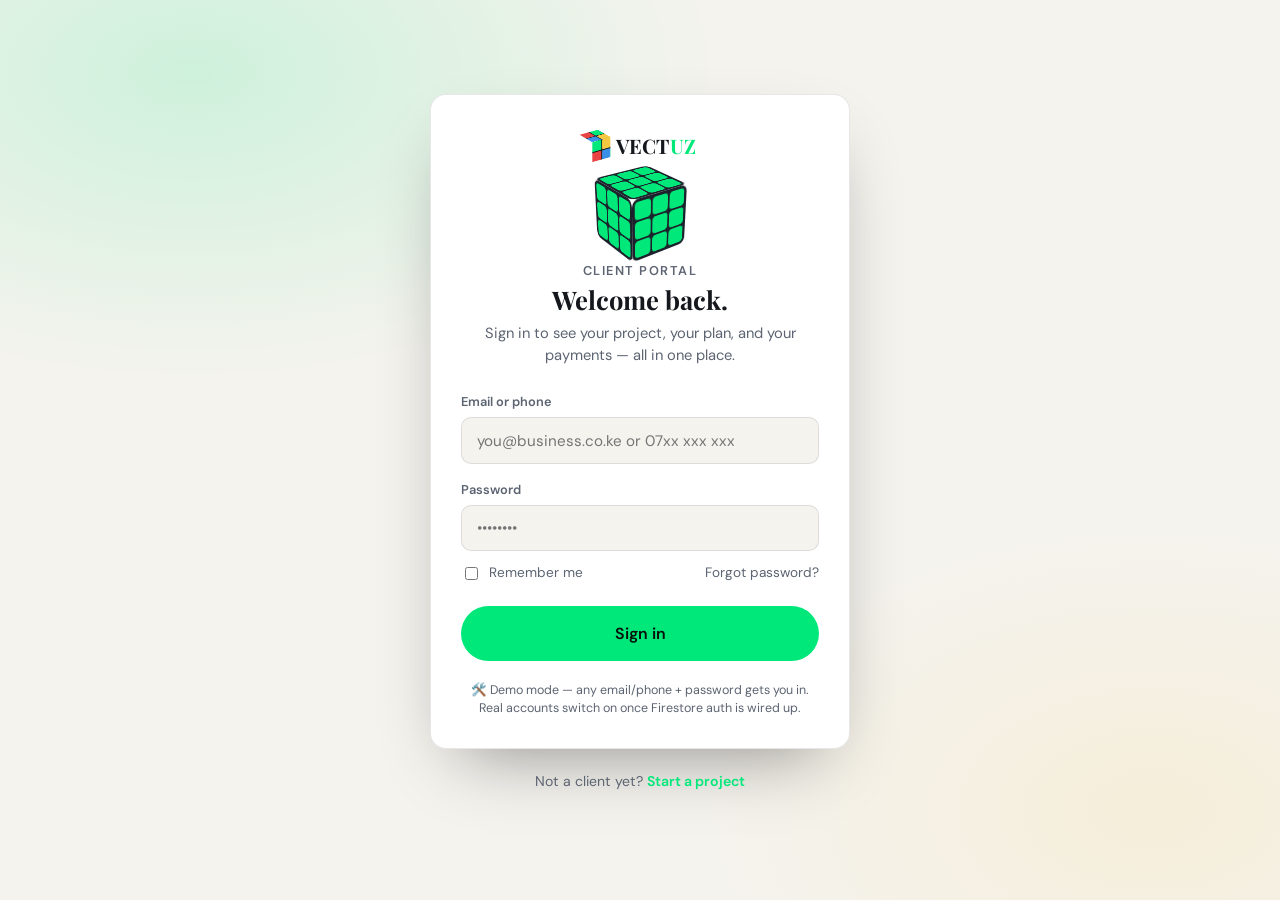
==== portal.html @ c6debcf0 "Add files via upload" ====
<!DOCTYPE html>
<html lang="en">
<head>
<meta charset="UTF-8">
<meta name="viewport" content="width=device-width, initial-scale=1.0, viewport-fit=cover">
<title>Client Portal — VECTUZ</title>
<meta name="description" content="VECTUZ client portal — manage your project, plan, and payments.">
<link rel="preconnect" href="https://fonts.googleapis.com">
<link rel="preconnect" href="https://fonts.gstatic.com" crossorigin>
<link href="https://fonts.googleapis.com/css2?family=Playfair+Display:ital,wght@0,500;0,600;0,700;0,800;1,600&family=DM+Sans:opsz,wght@9..40,400;9..40,500;9..40,600;9..40,700&display=swap" rel="stylesheet">
<link rel="stylesheet" href="style.css">
<link rel="stylesheet" href="portal.css">
<script>
  (function(){
    try{
      var stored = window.localStorage.getItem('vectuz-theme');
      var theme = stored || ((window.matchMedia && window.matchMedia('(prefers-color-scheme: light)').matches) ? 'light' : 'dark');
      document.documentElement.setAttribute('data-theme', theme);
    }catch(e){
      document.documentElement.setAttribute('data-theme', 'dark');
    }
  })();
</script>
</head>
<body class="portal-body">

<!-- ============ LOGIN SCREEN ============ -->
<div id="loginScreen" class="login-screen">
  <div class="login-bg" aria-hidden="true"></div>

  <div class="login-card reveal in-view">
    <a href="index.html" class="brand portal-brand" aria-label="VECTUZ home">
      <span class="brand-cube" aria-hidden="true">
        <span class="bc-r"><span></span><span></span><span></span><span></span></span>
        <span class="bc-l"><span></span><span></span><span></span><span></span></span>
        <span class="bc-t"><span></span><span></span><span></span><span></span></span>
      </span>
      <span class="brand-word">VECT<span class="accent-word">UZ</span></span>
    </a>

    <div class="modal-cube-stage login-cube-stage" id="loginCubeStage" aria-hidden="true">
      <div class="mini-cube" id="loginCube"></div>
    </div>

    <p class="eyebrow login-eyebrow">Client Portal</p>
    <h1 class="login-title">Welcome back.</h1>
    <p class="login-sub">Sign in to see your project, your plan, and your payments — all in one place.</p>

    <form id="loginForm" class="login-form" autocomplete="off">
      <label class="field">
        <span class="field-label">Email or phone</span>
        <input type="text" id="loginId" placeholder="you@business.co.ke or 07xx xxx xxx" required>
      </label>
      <label class="field">
        <span class="field-label">Password</span>
        <input type="password" id="loginPass" placeholder="••••••••" required>
      </label>

      <div class="field-row">
        <label class="checkbox">
          <input type="checkbox" id="rememberMe">
          <span>Remember me</span>
        </label>
        <a href="#" class="login-forgot">Forgot password?</a>
      </div>

      <button type="submit" class="btn btn-primary btn-lg ripple login-submit" id="loginSubmit">
        <span class="login-submit-label">Sign in</span>
      </button>

      <p class="login-demo-note">
        🛠️ Demo mode — any email/phone + password gets you in. Real accounts switch on once Firestore auth is wired up.
      </p>
    </form>
  </div>

  <p class="login-footer">Not a client yet? <a href="index.html#contact">Start a project</a></p>
</div>

<!-- ============ DASHBOARD (hidden until "login") ============ -->
<div id="dashboard" class="dashboard" hidden>

  <header class="site-nav portal-nav" id="portalNav">
    <div class="nav-inner">
      <a href="index.html" class="brand" aria-label="VECTUZ home">
        <span class="brand-cube" aria-hidden="true">
          <span class="bc-r"><span></span><span></span><span></span><span></span></span>
          <span class="bc-l"><span></span><span></span><span></span><span></span></span>
          <span class="bc-t"><span></span><span></span><span></span><span></span></span>
        </span>
        <span class="brand-word">VECT<span class="accent-word">UZ</span></span>
      </a>
      <nav class="nav-links portal-navlinks">
        <a href="#overview" class="nav-link">Overview</a>
        <a href="#plan" class="nav-link">Your Plan</a>
        <a href="#payments" class="nav-link">Payments</a>
        <a href="#support" class="nav-link">Support</a>
      </nav>
      <div class="nav-actions">
        <button class="icon-btn theme-toggle ripple" id="themeToggle" aria-label="Switch to light mode" type="button">
          <svg class="icon-moon" viewBox="0 0 24 24" width="18" height="18" fill="currentColor"><path d="M20.7 14.6a8.6 8.6 0 0 1-10.3-10.3A9 9 0 1 0 20.7 14.6Z"/></svg>
          <svg class="icon-sun" viewBox="0 0 24 24" width="18" height="18" fill="none" stroke="currentColor" stroke-width="1.8" stroke-linecap="round"><circle cx="12" cy="12" r="4.2"/><path d="M12 2.5v2.4M12 19.1v2.4M4.9 4.9l1.7 1.7M17.4 17.4l1.7 1.7M2.5 12h2.4M19.1 12h2.4M4.9 19.1l1.7-1.7M17.4 6.6l1.7-1.7"/></svg>
        </button>
        <button class="btn btn-ghost ripple logout-btn" id="logoutBtn" type="button">Log out</button>
      </div>
    </div>
  </header>

  <main id="overview" class="portal-main">

    <section class="portal-hero container">
      <p class="eyebrow reveal">Client Portal</p>
      <h1 class="portal-greeting reveal" id="portalGreeting">Welcome back.</h1>
      <p class="portal-greeting-sub reveal">Here's where your project, plan, and payments live. Firestore accounts and live Daraja payments plug into this same layout — nothing here will need to be rebuilt, only connected.</p>

      <div class="portal-status-grid reveal">
        <div class="status-card">
          <span class="status-label">Project status</span>
          <span class="status-value status-active">In progress</span>
        </div>
        <div class="status-card">
          <span class="status-label">Current plan</span>
          <span class="status-value" id="statusPlan">Starter</span>
        </div>
        <div class="status-card">
          <span class="status-label">Next payment</span>
          <span class="status-value">Awaiting Daraja setup</span>
        </div>
      </div>
    </section>

    <!-- ============ YOUR PLAN — tiered, additive ============ -->
    <section id="plan" class="portal-plan container">
      <p class="eyebrow reveal">Your Plan</p>
      <h2 class="section-title reveal">Every tier builds on the one before it.</h2>
      <p class="section-sub reveal">Each package includes everything in the tier below it, plus what's listed here. Tap a tier to expand it — MAX carries every feature from Web Review all the way up.</p>

      <div class="tier-list reveal" id="tierList">

        <!-- WEB REVIEW -->
        <article class="tier-card" data-tier="0">
          <button class="tier-head" type="button" aria-expanded="false">
            <span class="tier-head-left">
              <span class="tier-name">Web Review</span>
              <span class="tier-price">Free</span>
            </span>
            <span class="tier-chevron" aria-hidden="true">⌄</span>
          </button>
          <div class="tier-body">
            <p class="tier-includes">The starting point — no plan required yet.</p>
            <ul class="tier-feature-list">
              <li><h4>Honest audit of your existing site</h4><p>We go through your current site end-to-end and tell you plainly what's working, what's likely costing you customers, and what to fix first — speed, mobile layout, checkout, or messaging.</p></li>
              <li><h4>No obligation</h4><p>You get the audit whether or not you ever hire us. A real starting point either way.</p></li>
              <li><h4>Written summary you can keep</h4><p>A short, plain-language write-up you can act on yourself, hand to another developer, or use as the brief for us.</p></li>
            </ul>
          </div>
        </article>

        <!-- STARTER -->
        <article class="tier-card" data-tier="1">
          <button class="tier-head" type="button" aria-expanded="false">
            <span class="tier-head-left">
              <span class="tier-name">Starter</span>
              <span class="tier-price">KES 14,999</span>
            </span>
            <span class="tier-chevron" aria-hidden="true">⌄</span>
          </button>
          <div class="tier-body">
            <p class="tier-includes">Everything in <strong>Web Review</strong>, plus:</p>
            <ul class="tier-feature-list">
              <li><h4>Up to 5 pages</h4><p>Home, About, Services, Gallery, and Contact — enough to look credible online without paying for pages you won't use.</p></li>
              <li><h4>Mobile-responsive build</h4><p>Resizes and rearranges cleanly on any phone screen instead of just shrinking and becoming unreadable.</p></li>
              <li><h4>Contact form</h4><p>Enquiries land in your email or WhatsApp, so you never have to give out your number in advance to get a lead.</p></li>
              <li><h4>Social links</h4><p>Instagram, Facebook, TikTok, or WhatsApp linked in one tap, no hunting for your handle.</p></li>
              <li><h4>Google Maps embed</h4><p>Shows customers exactly where to find you, with directions a tap away — built for shops, salons, and studios.</p></li>
              <li><h4>5-day delivery</h4><p>Designed, built, and launched within 5 working days of confirmed content and deposit.</p></li>
              <li><h4>M-Pesa integration</h4><p>Customers pay you directly through M-Pesa from the site or a linked prompt.</p></li>
              <li><h4>Free domain &amp; hosting, 1 year</h4><p>We register a domain like yourbusiness.co.ke and host it for a year — no setup for you to figure out.</p></li>
              <li class="tier-extra"><h4>Favicon &amp; social preview card</h4><p>Portal add-on — your site gets a proper browser-tab icon and a designed preview image so links you share on WhatsApp or Facebook look intentional, not blank.</p></li>
              <li class="tier-extra"><h4>Basic SEO setup</h4><p>Portal add-on — page titles, descriptions, and structured headings set up correctly from day one, so search engines can actually read and rank your site.</p></li>
              <li class="tier-extra"><h4>Visitor analytics access</h4><p>Portal add-on — a simple dashboard showing how many people visited, on what device, and which page — visible right here once it's connected.</p></li>
            </ul>
          </div>
        </article>

        <!-- BUSINESS -->
        <article class="tier-card" data-tier="2">
          <button class="tier-head" type="button" aria-expanded="false">
            <span class="tier-head-left">
              <span class="tier-name">Business</span>
              <span class="tier-price">KES 44,999</span>
            </span>
            <span class="tier-chevron" aria-hidden="true">⌄</span>
          </button>
          <div class="tier-body">
            <p class="tier-includes">Everything in <strong>Starter</strong>, plus:</p>
            <ul class="tier-feature-list">
              <li><h4>Up to 15 pages</h4><p>Room for product categories, a proper blog, team pages, and testimonials without the site feeling cramped.</p></li>
              <li><h4>Full e-commerce</h4><p>Product catalogue, cart, and checkout, so customers can browse and buy instead of messaging to ask if something's still available.</p></li>
              <li><h4>M-Pesa &amp; card checkout</h4><p>Covers local shoppers paying by M-Pesa and anyone paying with an international or bank-issued card.</p></li>
              <li><h4>Custom animations</h4><p>Subtle motion on scroll, hover, and page transitions — the same polish this portal and the main site use.</p></li>
              <li><h4>WhatsApp floating button</h4><p>Lets visitors message you instantly from any page — often how Kenyan customers actually prefer to close a sale.</p></li>
              <li><h4>1 month free support</h4><p>Small fixes and tweaks handled at no extra charge for 30 days after launch.</p></li>
              <li class="tier-extra"><h4>Blog / CMS access</h4><p>Portal add-on — a simple content editor so you (or your team) can publish posts and updates without calling us for every change.</p></li>
              <li class="tier-extra"><h4>Customer review widget</h4><p>Portal add-on — a built-in reviews section that displays social proof directly on your product or service pages.</p></li>
              <li class="tier-extra"><h4>Email newsletter signup</h4><p>Portal add-on — a capture form that feeds into Mailchimp, Brevo, or a sheet of your choice, so you can build a mailing list from day one.</p></li>
            </ul>
          </div>
        </article>

        <!-- PREMIUM -->
        <article class="tier-card" data-tier="3">
          <button class="tier-head" type="button" aria-expanded="false">
            <span class="tier-head-left">
              <span class="tier-name">Premium</span>
              <span class="tier-price">KES 79,999</span>
            </span>
            <span class="tier-chevron" aria-hidden="true">⌄</span>
          </button>
          <div class="tier-body">
            <p class="tier-includes">Everything in <strong>Business</strong>, plus:</p>
            <ul class="tier-feature-list">
              <li><h4>Unlimited pages</h4><p>No cap on growth — add products, locations, or sections whenever your business needs them.</p></li>
              <li><h4>Custom design system</h4><p>A cohesive set of colours, type, and components built for your brand, so every new page still looks like it belongs.</p></li>
              <li><h4>Booking / inventory system</h4><p>Customers book appointments or see live stock directly on your site — built for salons, clinics, and shops.</p></li>
              <li><h4>Admin dashboard</h4><p>Update products, prices, bookings, and content yourself, without calling us every time something changes.</p></li>
              <li><h4>API integrations</h4><p>Connects to accounting, SMS, delivery, or inventory tools you already use, so data flows instead of getting re-typed.</p></li>
              <li><h4>3 months support</h4><p>A full quarter of fixes, small changes, and guidance after launch.</p></li>
              <li class="tier-extra"><h4>Multi-language toggle</h4><p>Portal add-on — switch the site between English and Swahili (or another language) for a wider customer base.</p></li>
              <li class="tier-extra"><h4>Staff accounts</h4><p>Portal add-on — separate logins with permissions, so your team can manage bookings or content without sharing one password.</p></li>
              <li class="tier-extra"><h4>Automated backups</h4><p>Portal add-on — your site and data are backed up on a schedule, so a bad edit or outage is never more than a day's work to undo.</p></li>
            </ul>
          </div>
        </article>

        <!-- MAX -->
        <article class="tier-card tier-card-max" data-tier="4">
          <button class="tier-head" type="button" aria-expanded="false">
            <span class="tier-head-left">
              <span class="tier-name">MAX</span>
              <span class="tier-price">KES 150,000 – 450,000</span>
            </span>
            <span class="tier-chevron" aria-hidden="true">⌄</span>
          </button>
          <div class="tier-body">
            <p class="tier-includes">Everything in <strong>Premium</strong>, plus:</p>
            <ul class="tier-feature-list">
              <li><h4>Custom web app</h4><p>Purpose-built logic and workflows for how your business actually operates — not off-the-shelf features.</p></li>
              <li><h4>Android + iOS app</h4><p>A native app for both platforms, so customers can install your business on their home screen.</p></li>
              <li><h4>M-Pesa Daraja API</h4><p>Direct integration with Safaricom's Daraja API for automated, real-time M-Pesa payments and confirmations — this is exactly what this portal's Payments tab will connect to.</p></li>
              <li><h4>Admin dashboard</h4><p>A complete control centre for orders, users, content, and payments across web and mobile, from one place.</p></li>
              <li><h4>CRM</h4><p>Tracks leads, repeat customers, and communication history, so nothing depends on someone's memory.</p></li>
              <li><h4>6 months support</h4><p>Half a year of fixes, monitoring, and small feature adjustments, reflecting the larger scope of a MAX build.</p></li>
              <li class="tier-extra"><h4>Dedicated account manager</h4><p>Portal add-on — one person at VECTUZ who knows your project end-to-end, instead of starting from scratch each time you reach out.</p></li>
              <li class="tier-extra"><h4>Custom API rate limits &amp; SLA</h4><p>Portal add-on — guaranteed uptime and response targets for businesses whose revenue depends on the site staying up.</p></li>
              <li class="tier-extra"><h4>Priority same-day support</h4><p>Portal add-on — issues raised through this portal get picked up the same day, ahead of the general support queue.</p></li>
            </ul>
            <p class="modal-note">MAX pricing varies with scope — final quote confirmed after a short discovery call.</p>
          </div>
        </article>

      </div>
    </section>

    <!-- ============ PAYMENTS ============ -->
    <section id="payments" class="portal-payments container">
      <p class="eyebrow reveal">Payments</p>
      <h2 class="section-title reveal">M-Pesa, connected properly.</h2>
      <p class="section-sub reveal">Right now this is a preview of what lands here once the Daraja API is wired in — you'll see live payments, not just a till number.</p>

      <div class="payment-grid reveal">
        <div class="payment-card">
          <p class="payment-label">Pay via Till</p>
          <p class="payment-value">Till Number — <span class="payment-placeholder">to be added</span></p>
          <p class="payment-note">Manual for now — you M-Pesa this till and we reconcile it by hand.</p>
        </div>
        <div class="payment-card payment-card-daraja">
          <p class="payment-label">Daraja API — automated payments</p>
          <span class="payment-badge">Coming soon</span>
          <p class="payment-note">Once connected, invoices generated here trigger an STK push straight to your phone, and this page updates the moment payment confirms — no manual reconciliation.</p>
          <button class="btn btn-ghost ripple" type="button" disabled>Pay with M-Pesa</button>
        </div>
      </div>
    </section>

    <!-- ============ SUPPORT ============ -->
    <section id="support" class="portal-support container">
      <p class="eyebrow reveal">Support</p>
      <h2 class="section-title reveal">Something not right?</h2>
      <p class="section-sub reveal">This is a demo shell — support tickets aren't wired to anything yet, but this is where they'll live once Firestore is connected.</p>
      <a href="https://wa.me/254783944907" target="_blank" rel="noopener" class="btn btn-primary btn-lg ripple reveal">Message us on WhatsApp</a>
    </section>

  </main>

  <p class="portal-footnote container">Client Portal · demo build — login is a stand-in until Firestore auth and the Daraja API are connected.</p>
</div>

<!-- ============ EASTER EGG OVERLAYS ============ -->
<div class="mpesa-rain" id="mpesaRain" aria-hidden="true"></div>
<div class="egg-toast" id="eggToast" aria-hidden="true"></div>

<div class="egg-panel" id="devPanel" aria-hidden="true">
  <div class="egg-panel-card">
    <button class="modal-close ripple" id="devPanelClose" aria-label="Close">✕</button>
    <p class="modal-eyebrow">Portal secret</p>
    <h3 class="modal-price modal-price-sm">You found the dev console 🛠️</h3>
    <p class="modal-note" style="margin-bottom:0;">Built on Android, in Termux, with no laptop in sight. If you're reading this, you tapped the login cube five times — you have too much patience, and we respect it.</p>
  </div>
</div>

<script src="portal.js"></script>
</body>
</html>
---- style.css ----
/* ==========================================================================
   VECTUZ — Design tokens
   ========================================================================== */
:root{
  --bg: #090b0e;
  --card: #141920;
  --green: #00e87a;
  --gold: #f5c842;
  --red: #e84444;
  --blue: #3a8fe8;
  --text: #f0ece4;
  --muted: #6b7585;
  --border: rgba(240,236,228,0.09);
  --spring: cubic-bezier(.22,1,.36,1);
  --nav-h: 72px;
  --radius: 16px;
  --radius-sm: 10px;
  --container: 1160px;
}

:root[data-theme="light"]{
  --bg: #f5f3ee;
  --card: #ffffff;
  --text: #14171c;
  --muted: #5c6472;
  --border: rgba(20,23,28,0.1);
}

*, *::before, *::after{ box-sizing: border-box; }

/* The root element is what actually scrolls on mobile Chrome, so
   overflow-x must be locked here, not only on <body>. A later
   `body.is-loaded` rule used to reset overflow to `auto`, which silently
   re-enabled sideways scrolling once the loader finished — fixed below
   by keeping overflow-x explicit in every body state. */
html{
  scroll-behavior: smooth;
  scroll-padding-top: calc(var(--nav-h) + 12px);
  overflow-x: hidden;
  width: 100%;
  max-width: 100%;
  background: var(--bg);
}

@media (prefers-reduced-motion: reduce){
  html{ scroll-behavior: auto; }
  *, *::before, *::after{ animation-duration: 0.001ms !important; animation-iteration-count: 1 !important; transition-duration: 0.001ms !important; }
}

body{
  margin:0;
  background: var(--bg);
  color: var(--text);
  font-family: 'DM Sans', system-ui, -apple-system, sans-serif;
  line-height: 1.5;
  -webkit-font-smoothing: antialiased;
  overflow-x: hidden;
  width: 100%;
  max-width: 100%;
  transition: background-color .4s var(--spring), color .4s var(--spring);
}

a, button, [role="button"]{ touch-action: manipulation; }

h1,h2,h3,h4{
  font-family: 'Playfair Display', Georgia, serif;
  margin: 0 0 .5em;
  line-height: 1.15;
  font-weight: 700;
}

p{ margin: 0 0 1em; color: var(--text); }
a{ color: inherit; text-decoration: none; }
ul{ margin:0; padding:0; list-style:none; }
img{ max-width:100%; display:block; }
button{ font-family: inherit; }

.container{ width: 100%; max-width: var(--container); margin: 0 auto; padding: 0 24px; }
.container-narrow{ max-width: 720px; }

.accent-text{ color: var(--green); }
.accent-word{ color: var(--green); }

.eyebrow{
  font-size: .8rem;
  letter-spacing: .12em;
  text-transform: uppercase;
  color: var(--muted);
  margin-bottom: .75em;
  font-weight: 600;
}

.section-title{ font-size: clamp(1.7rem, 3.4vw, 2.5rem); max-width: 720px; }
.section-sub{ color: var(--muted); max-width: 560px; margin-top: -.5em; }

section{ padding: 88px 0; position: relative; }
section + section{ border-top: 1px solid var(--border); }

/* ==========================================================================
   Buttons
   ========================================================================== */
.btn{
  position: relative;
  display: inline-flex;
  align-items: center;
  justify-content: center;
  gap: .5em;
  padding: .8em 1.5em;
  border-radius: 999px;
  font-weight: 600;
  font-size: .95rem;
  border: 1px solid transparent;
  cursor: pointer;
  overflow: hidden;
  transition: transform .45s var(--spring), box-shadow .45s var(--spring), background-color .35s var(--spring), border-color .35s var(--spring);
  -webkit-tap-highlight-color: transparent;
}
.btn:active{ transform: scale(.96); }
.btn-primary{
  background: var(--green);
  color: #06110b;
}
.btn-primary:hover{ box-shadow: 0 0 0 4px rgba(0,232,122,.18); transform: translateY(-2px); }
.btn-ghost{
  background: transparent;
  color: var(--text);
  border-color: var(--border);
}
.btn-ghost:hover{ border-color: var(--green); color: var(--green); transform: translateY(-2px); }
.btn-lg{ padding: 1em 1.9em; font-size: 1rem; }

/* Ripple */
.ripple{ position: relative; overflow: hidden; }
.ripple-fx{
  position: absolute;
  border-radius: 50%;
  transform: scale(0);
  background: radial-gradient(circle, rgba(255,255,255,.55) 0%, rgba(255,255,255,0) 70%);
  pointer-events: none;
  animation: rippleOut .65s var(--spring) forwards;
}
@keyframes rippleOut{
  to{ transform: scale(1); opacity: 0; }
}

/* ==========================================================================
   Loader
   ========================================================================== */
#loader{
  position: fixed; inset: 0; z-index: 9999;
  background: var(--bg);
  display: flex; align-items: center; justify-content: center;
  transition: opacity .8s var(--spring), visibility .8s var(--spring);
}
.is-loading{ overflow: hidden; height: 100%; }
body.is-loaded #loader{ opacity: 0; visibility: hidden; pointer-events: none; }
body.is-loaded{ overflow-y: auto; overflow-x: hidden; height: auto; }

.loader-inner{ display:flex; flex-direction:column; align-items:center; gap: 28px; position: relative; z-index: 2; }

.cube-stage{
  width: 140px; height: 140px;
  perspective: 700px;
}
.cube{
  width:100%; height:100%;
  position: relative;
  transform-style: preserve-3d;
  transform: rotateX(-28deg) rotateY(38deg);
  animation: cubeTumble 6.2s linear infinite;
  will-change: transform;
}
/* Previously this held the exact same transform value from 45%-55% of the
   cycle (both keyframes were rotateY(398deg)) as a deliberate "pause" —
   but 398deg looks identical to 38deg (398-360=38), so the cube looked
   like it had visually stopped/frozen for half a second with nothing
   happening. Switched to one continuous linear spin instead: no dead
   holds, no easing bunching rotation speed up/down unevenly. */
@keyframes cubeTumble{
  0%{ transform: rotateX(-28deg) rotateY(0deg); }
  100%{ transform: rotateX(-28deg) rotateY(360deg); }
}
.face{
  position:absolute; width:140px; height:140px;
  display:grid; grid-template-columns: repeat(3,1fr); grid-template-rows: repeat(3,1fr);
  gap:4px; padding:4px;
  background: #1c222b;
  border-radius: 8px;
  /* Mobile GPUs (this is the actual cause of the "flashes black" bug)
     render the unseen backside of a preserve-3d face as solid black for
     a frame while the compositor swaps which face is front-facing during
     rotation, unless the browser is explicitly told those backsides can
     be discarded. */
  backface-visibility: hidden;
  -webkit-backface-visibility: hidden;
  transform-style: preserve-3d;
}
.face::before, .face::after{ content:none; }
.face-front{ transform: translateZ(70px); }
.face-back{ transform: rotateY(180deg) translateZ(70px); }
.face-right{ transform: rotateY(90deg) translateZ(70px); }
.face-left{ transform: rotateY(-90deg) translateZ(70px); }
.face-top{ transform: rotateX(90deg) translateZ(70px); }
.face-bottom{ transform: rotateX(-90deg) translateZ(70px); }

.tile{
  border-radius: 4px;
  transition: background-color .5s var(--spring);
}

.loader-label{
  font-family:'Playfair Display', serif;
  font-size: 1.4rem;
  letter-spacing: .06em;
  color: var(--text);
}
.loader-label span{ color: var(--green); }
.loader-sub{
  font-size: .8rem;
  color: var(--muted);
  letter-spacing: .04em;
  min-height: 1.2em;
}

.particle-field{
  position:absolute; inset:0; pointer-events:none; z-index:3;
}
.particle{
  position:absolute;
  width:6px; height:6px;
  border-radius:50%;
  opacity: 0;
  will-change: transform, opacity;
}
.particle.go{
  animation: particleFly .95s var(--spring) forwards;
}
@keyframes particleFly{
  0%{ opacity: 1; transform: translate(0,0) scale(1); }
  100%{ opacity: 0; transform: translate(var(--dx), var(--dy)) scale(.3); }
}

/* ==========================================================================
   Page reveal
   ========================================================================== */
#page{ opacity: 0; transition: opacity .6s var(--spring); }
body.is-loaded #page{ opacity: 1; }

.reveal{
  opacity: 0;
  transform: translate3d(0,22px,0);
  transition: opacity .75s var(--spring), transform .75s var(--spring);
}
.reveal.in-view{ opacity: 1; transform: translate3d(0,0,0); }

/* ==========================================================================
   Rounded-corner scroll fix
   Any element with border-radius that also carries a transform/transition
   (every .reveal item, plus cards that shift on hover) gets promoted to
   its own GPU compositor layer the moment it starts animating, then
   demoted back once it settles. Chrome on Android re-rasterizes the
   corners on each promotion/demotion, and for a frame or two mid-scroll
   the radius can render with hard, unantialiased corners before snapping
   back to smooth. Forcing these onto a stable layer permanently (instead
   of only while actively transforming) stops that flicker — corners stay
   smooth throughout the scroll, not just at rest.
   ========================================================================== */
.reveal, .price-card, .service-card, .modal-card, .hero-photo-frame, .phone-frame{
  -webkit-transform: translateZ(0);
  transform: translateZ(0);
  -webkit-backface-visibility: hidden;
  backface-visibility: hidden;
}

/* ==========================================================================
   Nav
   ========================================================================== */
.site-nav{
  position: sticky; top:0; z-index: 500;
  height: var(--nav-h);
  display:flex; align-items:center;
  background: color-mix(in srgb, var(--bg) 72%, transparent);
  backdrop-filter: blur(14px);
  -webkit-backdrop-filter: blur(14px);
  border-bottom: 1px solid var(--border);
  transition: background-color .4s var(--spring);
}
.nav-inner{
  width:100%; max-width: var(--container); margin:0 auto; padding: 0 24px;
  display:flex; align-items:center; justify-content: space-between; gap: 20px;
}
.brand{ display:flex; align-items:center; gap: 10px; }
.brand-word{
  font-family:'Playfair Display', serif;
  font-weight:700; font-size: 1.25rem; letter-spacing: .01em; color: var(--text);
}

.brand-cube{
  --s: 22px;
  width: var(--s); height: var(--s);
  position: relative;
  display:inline-block;
  transform-style: preserve-3d;
  transform: rotateX(-24deg) rotateY(35deg);
}
.bc-r, .bc-l, .bc-t{
  position:absolute; width: var(--s); height: var(--s);
  display:grid; grid-template-columns: repeat(2,1fr); grid-template-rows: repeat(2,1fr);
  gap:1px;
}
.bc-r{ background:#101319; transform: translateZ(calc(var(--s) / 2)); border-radius:3px; }
.bc-l{ background:#0c0e13; transform: rotateY(90deg) translateZ(calc(var(--s) / 2)); border-radius:3px; }
.bc-t{ background:#181d25; transform: rotateX(90deg) translateZ(calc(var(--s) / 2)); border-radius:3px; }
.bc-r span:nth-child(1){ background: var(--green); }
.bc-r span:nth-child(2){ background: var(--gold); }
.bc-r span:nth-child(3){ background: var(--red); }
.bc-r span:nth-child(4){ background: var(--blue); }
.bc-l span:nth-child(1){ background: var(--gold); }
.bc-l span:nth-child(2){ background: var(--blue); }
.bc-l span:nth-child(3){ background: var(--green); }
.bc-l span:nth-child(4){ background: var(--red); }
.bc-t span:nth-child(1){ background: var(--red); }
.bc-t span:nth-child(2){ background: var(--green); }
.bc-t span:nth-child(3){ background: var(--blue); }
.bc-t span:nth-child(4){ background: var(--gold); }
.bc-r span, .bc-l span, .bc-t span{ border-radius: 1px; }

.nav-links{ display:flex; align-items:center; gap: 28px; }
.nav-link{
  font-size: .92rem; color: var(--text); opacity: .85;
  transition: opacity .3s var(--spring), color .3s var(--spring);
}
.nav-link:hover{ opacity: 1; color: var(--green); }
.nav-cta{ padding: .6em 1.3em; font-size: .88rem; }

.nav-actions{ display:flex; align-items:center; gap: 10px; }
.icon-btn{
  width: 40px; height:40px; border-radius: 50%;
  display:flex; align-items:center; justify-content:center;
  background: var(--card); border: 1px solid var(--border);
  color: var(--text);
  transition: transform .4s var(--spring), color .3s var(--spring), border-color .3s var(--spring);
}
.icon-btn:hover{ color: var(--green); border-color: var(--green); transform: translateY(-2px); }

.theme-toggle .icon-sun, .theme-toggle .icon-moon{
  position: absolute;
  transition: transform .5s var(--spring), opacity .35s var(--spring);
}
.theme-toggle .icon-moon{ opacity: 1; transform: scale(1) rotate(0deg); }
.theme-toggle .icon-sun{ opacity: 0; transform: scale(.4) rotate(-60deg); }
:root[data-theme="light"] .theme-toggle .icon-moon{ opacity: 0; transform: scale(.4) rotate(60deg); }
:root[data-theme="light"] .theme-toggle .icon-sun{ opacity: 1; transform: scale(1) rotate(0deg); }

.hamburger{
  display:none;
  width: 40px; height: 40px;
  border-radius: 50%;
  background: var(--card);
  border: 1px solid var(--border);
  align-items:center; justify-content:center;
  flex-direction: column; gap: 5px;
  cursor:pointer;
}
.hamburger span{
  display:block; width: 18px; height: 2px; background: var(--text);
  border-radius: 2px;
  transition: transform .45s var(--spring), opacity .3s var(--spring), background-color .3s var(--spring);
}
.hamburger[aria-expanded="true"] span{ background: var(--green); }
.hamburger[aria-expanded="true"] span:nth-child(1){ transform: translateY(7px) rotate(45deg); }
.hamburger[aria-expanded="true"] span:nth-child(2){ opacity: 0; }
.hamburger[aria-expanded="true"] span:nth-child(3){ transform: translateY(-7px) rotate(-45deg); }

.nav-scrim{
  position: fixed; inset: 0; background: rgba(0,0,0,.5);
  opacity:0; visibility: hidden; z-index: 490;
  transition: opacity .4s var(--spring), visibility .4s var(--spring);
}
.nav-scrim.open{ opacity:1; visibility: visible; }

/* ==========================================================================
   Hero
   ========================================================================== */
.hero{ padding: 120px 0 96px; overflow: hidden; }
.hero-bg{
  position:absolute; inset:0; z-index:0;
  background:
    radial-gradient(600px 400px at 15% -10%, rgba(0,232,122,.14), transparent 60%),
    radial-gradient(500px 380px at 100% 10%, rgba(58,143,232,.12), transparent 60%);
  pointer-events:none;
}
.hero-inner{
  position: relative; z-index:1;
  display: grid;
  grid-template-columns: 1.05fr .95fr;
  gap: 56px;
  align-items: center;
}
.hero-copy{ max-width: 620px; }
.hero-title{ font-size: clamp(2.1rem, 5vw, 3.6rem); }
.hero-sub{ font-size: 1.08rem; color: var(--muted); max-width: 560px; }
.hero-ctas{ display:flex; flex-wrap: wrap; gap: 14px; margin: 28px 0 40px; }

.hero-stats{ display:flex; flex-wrap: wrap; gap: 32px; padding-top: 20px; border-top: 1px solid var(--border); }
.stat{ display:flex; flex-direction: column; gap: 2px; }
.stat-num{ font-family:'Playfair Display', serif; font-size: 1.35rem; color: var(--green); font-weight:700; }
.stat-label{ font-size: .8rem; color: var(--muted); }

/* Hero visual: your own photo, plus a static phone mockup demonstrating
   the responsive layout. (Deliberately not a live self-embedded iframe —
   that would recursively load the page inside itself with no natural
   stopping point, so this is a lightweight CSS representation instead.) */
.hero-visual{
  position: relative;
  display:flex; align-items:center; justify-content:center;
  min-height: 420px;
}
.hero-photo-frame{
  position: relative; width: 100%; max-width: 380px; aspect-ratio: 4 / 5;
  border-radius: 24px; overflow: hidden;
  border: 1px solid var(--border);
  background: linear-gradient(160deg, rgba(0,232,122,.16), rgba(58,143,232,.12));
}
.hero-photo{ width:100%; height:100%; object-fit: cover; display:block; }
.hero-photo-frame.no-photo .hero-photo{ display:none; }
.hero-photo-fallback{ display:none; }
.hero-photo-frame.no-photo .hero-photo-fallback{
  display:flex; flex-direction:column; align-items:center; justify-content:center; gap:14px;
  width:100%; height:100%; text-align:center; padding: 32px;
}
.hero-photo-fallback-mark{
  width:52px; height:52px; border-radius:50%; border:1.5px dashed var(--muted);
  display:flex; align-items:center; justify-content:center; font-size:1.6rem; color: var(--muted);
}
.hero-photo-fallback p{ color: var(--muted); font-size:.85rem; margin:0; max-width: 220px; }
.hero-photo-fallback code{ color: var(--green); background: none; }

.phone-mockup{
  position: absolute; right: -6%; bottom: -8%;
  width: 168px;
  filter: drop-shadow(0 24px 44px rgba(0,0,0,.5));
  animation: phoneFloat 4.5s ease-in-out infinite;
}
@keyframes phoneFloat{
  0%, 100%{ transform: translateY(0); }
  50%{ transform: translateY(-10px); }
}
.phone-frame{
  position: relative;
  background: #05070a; border-radius: 28px; padding: 8px;
  border: 1px solid rgba(240,236,228,.14);
}
.phone-notch{
  width: 44px; height:6px; border-radius:4px; background:#05070a;
  position:absolute; top:16px; left:50%; transform: translateX(-50%);
  z-index:2;
}
.phone-screen{
  width:100%; aspect-ratio: 9 / 19.5; border-radius: 20px; overflow:hidden;
  background: var(--bg);
  padding: 22px 12px 12px;
  display:flex; flex-direction:column; gap:12px;
}
.mock-nav{ display:flex; align-items:center; gap:6px; }
.mock-dot{ width:8px; height:8px; border-radius:50%; flex-shrink:0; }
.mock-line{ flex:1; height:4px; border-radius:2px; background: var(--border); }
.mock-burger{ display:flex; flex-direction:column; gap:2px; flex-shrink:0; }
.mock-burger span{ width:10px; height:1.4px; background: var(--muted); border-radius:1px; }
.mock-hero{ display:flex; flex-direction:column; gap:6px; margin-top:8px; }
.mock-eyebrow{ width:38%; height:4px; border-radius:2px; background: var(--muted); opacity:.6; }
.mock-title-line{ height:8px; border-radius:3px; background: var(--text); opacity:.85; }
.mock-title-line.l1{ width:90%; }
.mock-title-line.l2{ width:75%; }
.mock-title-line.l3{ width:55%; background: var(--green); opacity:1; }
.mock-btn{ margin-top:10px; width:60%; height:16px; border-radius:999px; background: var(--green); }
.mock-cards{ display:flex; gap:6px; margin-top:auto; }
.mock-card{ flex:1; height:34px; border-radius:6px; background: var(--card); border:1px solid var(--border); }
.phone-caption{ text-align:center; font-size:.72rem; color: var(--muted); margin-top: 10px; }

/* An embedded copy of this same page (loaded in the static phone mockup's
   place by nothing here — see note above) never exists, but this class is
   kept as a defensive no-op in case a future embed is added. */
.is-embedded .phone-mockup{ display:none; }

/* ==========================================================================
   Services
   ========================================================================== */
.services-grid{
  display:grid; grid-template-columns: repeat(4, 1fr); gap: 20px; margin-top: 40px;
}
.service-card{
  background: var(--card);
  border: 1px solid var(--border);
  border-radius: var(--radius);
  padding: 28px 24px;
  transition: transform .5s var(--spring), box-shadow .5s var(--spring), border-color .5s var(--spring);
}
.service-card:hover{
  transform: translate3d(0,-6px,0);
  border-color: rgba(0,232,122,.4);
  box-shadow: 0 16px 40px -20px rgba(0,232,122,.35);
}
.service-icon{
  width: 48px; height:48px; border-radius: 12px;
  display:flex; align-items:center; justify-content:center;
  background: color-mix(in srgb, var(--sc) 14%, transparent);
  color: var(--sc);
  margin-bottom: 18px;
}
.service-card h3{ font-size: 1.1rem; margin-bottom: .4em; }
.service-card p{ color: var(--muted); font-size: .92rem; margin: 0; }

/* ==========================================================================
   Why
   ========================================================================== */
.why-grid{ display:grid; grid-template-columns: repeat(4,1fr); gap: 28px; margin-top: 40px; }
.why-mark{ font-family:'Playfair Display', serif; font-size: 1.6rem; font-weight:700; display:block; margin-bottom: 10px; }
.why-item h3{ font-size: 1.05rem; }
.why-item p{ color: var(--muted); font-size: .92rem; }

/* ==========================================================================
   Pricing
   ========================================================================== */
.pricing-grid{
  display:grid; grid-template-columns: repeat(3, 1fr); gap: 20px; margin-top: 40px;
}
.price-card{
  --glow: var(--green);
  position: relative;
  text-align: left;
  background: var(--card);
  border: 1px solid var(--border);
  border-top: 3px solid var(--glow);
  border-radius: var(--radius);
  padding: 28px 24px 22px;
  color: var(--text);
  cursor: pointer;
  display:flex; flex-direction: column; gap: 14px;
  transition: transform .5s var(--spring), box-shadow .5s var(--spring), border-color .5s var(--spring);
}
.price-card:hover{
  transform: translate3d(0,-6px,0);
  border-color: color-mix(in srgb, var(--glow) 45%, var(--border));
  border-top-color: var(--glow);
  box-shadow: 0 18px 44px -20px color-mix(in srgb, var(--glow) 55%, transparent);
}
.price-card-featured{
  border-top-width: 4px;
  box-shadow: 0 0 0 1px color-mix(in srgb, var(--glow) 35%, transparent);
}
.price-badge{
  position:absolute; top:-12px; right: 20px;
  background: var(--glow); color:#06110b;
  font-size: .7rem; font-weight:700; letter-spacing:.04em;
  padding: 4px 12px; border-radius: 999px;
}
.price-card-free{ border-style: dashed; border-top-style: solid; }
.price-top h3{ font-size: 1.15rem; margin-bottom: .2em; }
.price-tag{ font-family:'Playfair Display', serif; font-size: 1.5rem; color: var(--glow); font-weight:700; margin:0; }
.price-list{ display:flex; flex-direction: column; gap: 8px; flex:1; }
.price-list li{
  font-size: .88rem; color: var(--muted); padding-left: 18px; position: relative;
}
.price-list li::before{
  content:"✓"; position:absolute; left:0; color: var(--glow); font-weight:700;
}
.price-cta{ font-size: .85rem; color: var(--glow); font-weight:600; margin-top: 4px; }

/* Toy-robot icon: a small CSS-built figure holding a glowing mini cube,
   tinted per-card via --glow. Built from layered/transformed boxes rather
   than an image, so it stays crisp and interactive at any size. */
.price-bot{
  display:flex; justify-content:center;
  height: 92px;
  margin-bottom: 4px;
  perspective: 320px;
  position: relative;
  transition: opacity .4s var(--spring), filter .4s var(--spring);
}

/* The Three.js canvas sits on top of the CSS bot and is hidden until
   robot3d.js confirms it mounted successfully — see .has-3d-bot below. */
.price-bot-canvas{
  display: none;
  position: absolute;
  inset: 0;
  width: 140px; height: 150px;
  margin: 0 auto;
  left: 50%; transform: translateX(-50%);
  pointer-events: none;
}
.price-bot-canvas.is-active{ display: block; }
.price-bot.has-3d-bot .bot-figure{ visibility: hidden; }
.bot-figure{
  position: relative;
  width: 70px; height: 78px;
  transform-style: preserve-3d;
  transform: rotateY(-18deg) rotateX(4deg);
  transition: transform .6s var(--spring);
}
.price-card:hover .bot-figure{ transform: rotateY(-8deg) rotateX(2deg) translateY(-3px); }

.bot-head{
  position:absolute; top:0; left:50%; transform: translateX(-50%);
  width: 26px; height: 22px;
  background: linear-gradient(160deg,#333c47,#14171d);
  border-radius: 7px 7px 5px 5px;
  border: 1px solid rgba(240,236,228,.14);
  box-shadow: inset 0 -3px 6px rgba(0,0,0,.5);
}
.bot-visor{
  position:absolute; top: 7px; left:50%; transform: translateX(-50%);
  width: 16px; height: 5px; border-radius: 3px;
  background: var(--glow);
  box-shadow: 0 0 8px var(--glow), 0 0 2px var(--glow);
}
.bot-torso{
  position:absolute; top: 20px; left:50%; transform: translateX(-50%);
  width: 38px; height: 34px;
  background: linear-gradient(160deg,#3a4450,#181c22);
  border-radius: 9px;
  border: 1px solid rgba(240,236,228,.12);
  box-shadow: inset 0 -6px 10px rgba(0,0,0,.4);
}
.bot-torso::before{
  content:""; position:absolute; top:8px; left:50%; transform: translateX(-50%);
  width: 10px; height: 10px; border-radius: 50%;
  background: color-mix(in srgb, var(--glow) 55%, #0c0e13);
  box-shadow: 0 0 6px var(--glow);
}
.bot-arm{
  position:absolute; top: 24px;
  width: 9px; height: 26px;
  background: linear-gradient(160deg,#3a4450,#181c22);
  border-radius: 5px;
  border: 1px solid rgba(240,236,228,.12);
}
.bot-arm-left{ left: 6px; transform: rotate(16deg); transform-origin: top center; }
.bot-arm-right{ right: 6px; transform: rotate(-30deg); transform-origin: top center; }

.bot-cube-stage{
  position:absolute; left: 50%; bottom: -16px; transform: translateX(-50%);
  width: 24px; height: 24px;
}
.bot-cube{
  position: relative; width: 100%; height: 100%;
  transform-style: preserve-3d;
  transform: rotateX(-18deg) rotateY(28deg);
  animation: cubeTumble 6s var(--spring) infinite;
}
.bot-cube.energy-burst{
  animation: cubeTumble 6s var(--spring) infinite, energyPulse .6s ease-out;
}
@keyframes energyPulse{
  0%{ filter: brightness(1); }
  35%{ filter: brightness(2.4) saturate(1.5); }
  100%{ filter: brightness(1); }
}
.bot-cube-face{
  position:absolute; width:24px; height:24px;
  background: var(--glow);
  opacity: .92;
  border: 1px solid rgba(255,255,255,.28);
  box-shadow: 0 0 10px color-mix(in srgb, var(--glow) 65%, transparent);
  backface-visibility: hidden;
  -webkit-backface-visibility: hidden;
}
.bcf-front{ transform: translateZ(12px); }
.bcf-back{ transform: rotateY(180deg) translateZ(12px); }
.bcf-right{ transform: rotateY(90deg) translateZ(12px); }
.bcf-left{ transform: rotateY(-90deg) translateZ(12px); }
.bcf-top{ transform: rotateX(90deg) translateZ(12px); filter: brightness(1.3); }
.bcf-bottom{ transform: rotateX(-90deg) translateZ(12px); filter: brightness(.7); }

/* Expanding energy ring, spawned the instant a card is tapped */
.bot-cube-stage.energy-ring::after{
  content:"";
  position:absolute; inset:-16px;
  border-radius:50%;
  border: 2px solid var(--glow);
  opacity: .85;
  animation: ringExpand .6s var(--spring) forwards;
  pointer-events: none;
}
@keyframes ringExpand{
  0%{ transform: scale(.3); opacity:.9; }
  100%{ transform: scale(2.8); opacity:0; }
}

/* The bot briefly dissolves as its card's modal opens, then resets once
   the modal is showing (so it's whole again the next time it's seen). */
.price-card.disintegrating .price-bot{
  animation: disintegrate .5s var(--spring) forwards;
}
@keyframes disintegrate{
  0%{ opacity:1; filter: blur(0); transform: scale(1); }
  55%{ opacity:.35; filter: blur(1.5px); }
  100%{ opacity:0; filter: blur(3px); transform: scale(1.08); }
}

/* ==========================================================================
   FAQ Accordion
   ========================================================================== */
.accordion{ margin-top: 32px; display:flex; flex-direction:column; gap: 12px; }
.accordion-item{
  background: var(--card); border: 1px solid var(--border); border-radius: var(--radius-sm); overflow: hidden;
}
.accordion-trigger{
  width:100%; display:flex; align-items:center; justify-content: space-between;
  background: none; border:none; color: var(--text);
  padding: 18px 20px; font-size: .98rem; font-weight: 600; text-align: left; cursor: pointer;
}
.accordion-icon{
  font-size: 1.3rem; color: var(--green); line-height:1;
  transition: transform .45s var(--spring);
  flex-shrink: 0; margin-left: 12px;
}
.accordion-trigger[aria-expanded="true"] .accordion-icon{ transform: rotate(45deg); }
.accordion-panel{
  max-height: 0; overflow: hidden;
  transition: max-height .5s var(--spring), padding .5s var(--spring);
  padding: 0 20px;
}
.accordion-panel p{ color: var(--muted); font-size: .92rem; margin: 0 0 18px; }
.accordion-item.open .accordion-panel{ max-height: 260px; padding: 0 20px 4px; }

/* ==========================================================================
   Contact form
   ========================================================================== */
.contact-form{
  margin-top: 32px;
  background: var(--card); border: 1px solid var(--border);
  border-radius: var(--radius); padding: 32px;
  display:flex; flex-direction: column; gap: 18px;
}
.form-row{ display:flex; flex-direction: column; gap: 6px; }
.form-row label{ font-size: .82rem; color: var(--muted); font-weight: 600; }
.form-row input, .form-row select, .form-row textarea{
  background: var(--bg); border: 1px solid var(--border); border-radius: var(--radius-sm);
  padding: 12px 14px; color: var(--text); font-family: inherit; font-size: .95rem;
  transition: border-color .35s var(--spring), box-shadow .35s var(--spring);
}
.form-row input:focus, .form-row select:focus, .form-row textarea:focus{
  outline: none; border-color: var(--green); box-shadow: 0 0 0 3px rgba(0,232,122,.15);
}
.form-row textarea{ resize: vertical; }
.form-submit{ margin-top: 6px; }
.form-status{ font-size: .88rem; color: var(--muted); min-height: 1.2em; margin: 0; }
.form-status.ok{ color: var(--green); }
.form-status.err{ color: var(--red); }

/* ==========================================================================
   Footer
   ========================================================================== */
.site-footer{ padding: 56px 0 24px; border-top: 1px solid var(--border); }
.footer-inner{
  display:flex; flex-wrap: wrap; justify-content: space-between; gap: 32px; padding-bottom: 32px;
}
.footer-brand p{ color: var(--muted); font-size: .88rem; margin-top: 8px; max-width: 220px; }
.footer-links{ display:flex; flex-direction: column; gap: 10px; }
.footer-links a, .footer-link-btn{
  color: var(--muted); font-size: .92rem; transition: color .3s var(--spring);
  background: none; border: none; padding: 0; text-align: left; cursor: pointer; font-family: inherit;
}
.footer-links a:hover, .footer-link-btn:hover{ color: var(--green); }
.footer-social{ display:flex; gap: 10px; align-items: flex-start; }
.footer-bottom{ border-top: 1px solid var(--border); padding-top: 20px; }
.footer-bottom p{ color: var(--muted); font-size: .82rem; margin: 0; }

/* ==========================================================================
   Floating WhatsApp
   ========================================================================== */
.fab-whatsapp{
  position: fixed; right: 20px; bottom: 20px; z-index: 400;
  width: 58px; height: 58px; border-radius: 50%;
  background: #22c55e; color: #06110b;
  display:flex; align-items:center; justify-content:center;
  box-shadow: 0 10px 30px -8px rgba(34,197,94,.6);
  transition: transform .45s var(--spring), box-shadow .45s var(--spring);
}
.fab-whatsapp:hover{ transform: translateY(-4px) scale(1.04); }

/* ==========================================================================
   Modals
   ========================================================================== */
.modal-backdrop{
  position: fixed; inset:0; background: rgba(4,5,7,.7);
  backdrop-filter: blur(4px); -webkit-backdrop-filter: blur(4px);
  opacity:0; visibility: hidden; z-index: 800;
  transition: opacity .45s var(--spring), visibility .45s var(--spring);
}
.modal-backdrop.open{ opacity:1; visibility: visible; }

.modal{
  position: fixed; left: 50%; top: 50%; z-index: 801;
  width: min(560px, 92vw);
  max-height: 84vh; overflow-y: auto;
  transform: translate(-50%, -46%) scale(.94);
  opacity: 0; visibility: hidden; pointer-events: none;
  transition: transform .5s var(--spring), opacity .4s var(--spring), visibility .5s var(--spring);
}
.modal.open{
  transform: translate(-50%, -50%) scale(1);
  opacity: 1; visibility: visible; pointer-events: auto;
}
.modal-card{
  position: relative;
  background: var(--card); border: 1px solid var(--border);
  border-radius: 20px; padding: 36px 32px 32px;
}
.modal-close{
  position:absolute; top: 16px; right: 16px;
  width: 34px; height:34px; border-radius:50%;
  background: var(--bg); border: 1px solid var(--border); color: var(--text);
  cursor:pointer; display:flex; align-items:center; justify-content:center;
  transition: transform .4s var(--spring), color .3s var(--spring), border-color .3s var(--spring);
}
.modal-close:hover{ color: var(--red); border-color: var(--red); transform: rotate(90deg); }
.modal-eyebrow{ font-size: .78rem; letter-spacing: .1em; text-transform: uppercase; color: var(--muted); margin-bottom: 4px; }
.modal-price{ font-family:'Playfair Display', serif; font-size: 2rem; color: var(--green); margin-bottom: 24px; }
.modal-price-sm{ font-size: 1.5rem; color: var(--text); }
.modal-body{ display:flex; flex-direction: column; gap: 20px; margin-bottom: 26px; }
.modal-feature h4{ font-size: 1rem; margin-bottom: .3em; color: var(--text); }
.modal-feature p{ font-size: .9rem; color: var(--muted); margin: 0; }
.modal-note{ font-size: .82rem; color: var(--muted); font-style: italic; margin-bottom: 20px; }
.modal-cta{ width: 100%; }

/* Dust burst — spawned from the tap point when a pricing card is opened,
   tinted to that card's own --glow colour. */
.dust-particle{
  position: fixed;
  width: 5px; height: 5px;
  border-radius: 50%;
  opacity: 0;
  pointer-events: none;
  z-index: 850;
  will-change: transform, opacity;
}
.dust-particle.go{
  animation: dustFly .7s var(--spring) forwards;
}
@keyframes dustFly{
  0%{ opacity: 1; transform: translate(0,0) scale(1); }
  100%{ opacity: 0; transform: translate(var(--dx), var(--dy)) scale(.25); }
}

/* Mini rotating cube shown at the top of each pricing modal — continuously
   scrambles and solves itself while the modal is open. */
.modal-cube-stage{
  width: 64px; height: 64px;
  perspective: 420px;
  margin: 0 auto 22px;
}
.mini-cube{
  width:100%; height:100%;
  position: relative;
  transform-style: preserve-3d;
  transform: rotateX(-26deg) rotateY(36deg);
  animation: cubeTumble 6.2s linear infinite;
  will-change: transform;
}
.mface{
  position:absolute; width:64px; height:64px;
  display:grid; grid-template-columns: repeat(3,1fr); grid-template-rows: repeat(3,1fr);
  gap:2px; padding:3px;
  background:#1c222b;
  border-radius: 7px;
  backface-visibility: hidden;
  -webkit-backface-visibility: hidden;
}
.mface-front{ transform: translateZ(32px); }
.mface-back{ transform: rotateY(180deg) translateZ(32px); }
.mface-right{ transform: rotateY(90deg) translateZ(32px); }
.mface-left{ transform: rotateY(-90deg) translateZ(32px); }
.mface-top{ transform: rotateX(90deg) translateZ(32px); }
.mface-bottom{ transform: rotateX(-90deg) translateZ(32px); }

/* ==========================================================================
   Responsive
   ========================================================================== */
@media (max-width: 980px){
  .services-grid{ grid-template-columns: repeat(2, 1fr); }
  .why-grid{ grid-template-columns: repeat(2, 1fr); }
  .pricing-grid{ grid-template-columns: repeat(2, 1fr); }

  .hero-inner{ grid-template-columns: 1fr; }
  .hero-copy{ max-width: 100%; }
  .hero-visual{ margin-top: 24px; min-height: 340px; }
}

@media (max-width: 760px){
  section{ padding: 64px 0; }
  .hero{ padding: 96px 0 64px; }

  .hamburger{ display:flex; }

  .nav-links{
    position: fixed; top: 0; right: 0; height: 100vh;
    width: min(78vw, 320px);
    background: var(--card);
    border-left: 1px solid var(--border);
    flex-direction: column;
    align-items: flex-start;
    justify-content: flex-start;
    gap: 8px;
    padding: calc(var(--nav-h) + 24px) 28px 28px;
    transform: translateX(100%);
    transition: transform .5s var(--spring);
    z-index: 495;
  }
  .nav-links.open{ transform: translateX(0); }
  .nav-links .nav-link{
    width: 100%; padding: 14px 0; font-size: 1.05rem;
    border-bottom: 1px solid var(--border);
  }
  .nav-cta{ margin-top: 16px; width: 100%; text-align:center; }

  .services-grid, .why-grid, .pricing-grid{ grid-template-columns: 1fr; }
  .hero-stats{ gap: 20px; }
  .footer-inner{ flex-direction: column; }
  .modal-card{ padding: 28px 20px 24px; }

  .hero-photo-frame{ max-width: 280px; }
  .phone-mockup{ width: 128px; right: -2%; bottom: -6%; }
}
---- portal.css ----
/* ==========================================================================
   VECTUZ Client Portal — styles
   Loads after style.css and reuses its design tokens (colors, spacing,
   radii, the --spring easing, and the .btn / .modal-* / .brand-cube /
   .reveal / .mini-cube components) so the portal feels like the same
   product as the marketing site, not a bolt-on.
   ========================================================================== */

.portal-body{ background: var(--bg); }

/* ==========================================================================
   Login screen
   ========================================================================== */
.login-screen{
  min-height: 100vh;
  display:flex; flex-direction:column; align-items:center; justify-content:center;
  padding: 32px 20px;
  position: relative;
  overflow: hidden;
}
.login-bg{
  position:absolute; inset:0; z-index:0;
  background:
    radial-gradient(60% 50% at 15% 8%, color-mix(in srgb, var(--green) 16%, transparent), transparent 70%),
    radial-gradient(50% 45% at 90% 90%, color-mix(in srgb, var(--gold) 12%, transparent), transparent 70%);
}
.login-card{
  position: relative; z-index: 1;
  width: 100%; max-width: 420px;
  background: var(--card);
  border: 1px solid var(--border);
  border-radius: var(--radius);
  padding: 36px 30px 30px;
  text-align: center;
  box-shadow: 0 30px 70px -30px rgba(0,0,0,.45);
  transform: translateZ(0);
  backface-visibility: hidden;
}
.portal-brand{ justify-content:center; margin-bottom: 18px; }
.login-cube-stage{ margin: 0 auto 18px; cursor: pointer; }
.login-eyebrow{ margin-bottom: .4em; }
.login-title{ font-size: 1.6rem; margin-bottom: .3em; }
.login-sub{ color: var(--muted); font-size: .92rem; margin-bottom: 26px; }

.login-form{ display:flex; flex-direction: column; gap: 16px; text-align:left; }
.field{ display:flex; flex-direction:column; gap: 6px; }
.field-label{ font-size: .8rem; font-weight:600; color: var(--muted); }
.field input[type="text"], .field input[type="password"]{
  font-family: inherit; font-size: .95rem;
  padding: .8em 1em;
  border-radius: var(--radius-sm);
  border: 1px solid var(--border);
  background: var(--bg);
  color: var(--text);
  transition: border-color .3s var(--spring), box-shadow .3s var(--spring);
}
.field input:focus{
  outline: none;
  border-color: var(--green);
  box-shadow: 0 0 0 3px color-mix(in srgb, var(--green) 20%, transparent);
}
.field-row{ display:flex; align-items:center; justify-content: space-between; margin-top: -4px; }
.checkbox{ display:flex; align-items:center; gap: 8px; font-size: .85rem; color: var(--muted); cursor: pointer; }
.checkbox input{ accent-color: var(--green); }
.login-forgot{ font-size: .85rem; color: var(--muted); }
.login-forgot:hover{ color: var(--green); }

.login-submit{ width: 100%; margin-top: 6px; }
.login-submit.is-loading .login-submit-label{ opacity: .55; }
.login-demo-note{
  font-size: .78rem; color: var(--muted); text-align:center; margin: 4px 0 0;
  line-height: 1.5;
}
.login-footer{ position: relative; z-index:1; margin-top: 22px; font-size: .88rem; color: var(--muted); }
.login-footer a{ color: var(--green); font-weight:600; }

/* Feedback shake for empty/invalid submit */
.login-card.shake{ animation: loginShake .5s var(--spring); }
@keyframes loginShake{
  0%,100%{ transform: translateZ(0) translateX(0); }
  20%{ transform: translateZ(0) translateX(-8px); }
  40%{ transform: translateZ(0) translateX(7px); }
  60%{ transform: translateZ(0) translateX(-5px); }
  80%{ transform: translateZ(0) translateX(3px); }
}

/* ==========================================================================
   Dashboard shell
   ========================================================================== */
.dashboard{ min-height: 100vh; }
.portal-main{ padding-bottom: 60px; }

.portal-hero{ padding: 56px 0 32px; }
.portal-greeting{ font-size: clamp(1.7rem, 3.4vw, 2.4rem); }
.portal-greeting-sub{ color: var(--muted); max-width: 620px; margin-top: -.5em; }

.portal-status-grid{
  display:grid; grid-template-columns: repeat(3,1fr); gap: 16px; margin-top: 32px;
}
.status-card{
  background: var(--card); border: 1px solid var(--border); border-radius: var(--radius-sm);
  padding: 18px 18px 16px;
  transform: translateZ(0); backface-visibility: hidden;
}
.status-label{ display:block; font-size: .75rem; color: var(--muted); text-transform: uppercase; letter-spacing: .06em; margin-bottom: 8px; }
.status-value{ display:block; font-family:'Playfair Display', serif; font-size: 1.2rem; }
.status-active{ color: var(--green); }

/* ==========================================================================
   Tiered plan accordion — additive feature lists
   ========================================================================== */
.portal-plan{ padding: 56px 0; border-top: 1px solid var(--border); }
.tier-list{ margin-top: 34px; display:flex; flex-direction: column; gap: 14px; }

.tier-card{
  background: var(--card); border: 1px solid var(--border); border-radius: var(--radius);
  overflow: hidden;
  transform: translateZ(0); backface-visibility: hidden;
  transition: border-color .4s var(--spring);
}
.tier-card-max{ border-color: color-mix(in srgb, var(--gold) 45%, var(--border)); }

.tier-head{
  width: 100%; display:flex; align-items:center; justify-content: space-between;
  gap: 12px; padding: 18px 20px;
  background: transparent; border: none; cursor: pointer;
  color: var(--text); font-family: inherit;
  -webkit-tap-highlight-color: transparent;
}
.tier-head-left{ display:flex; align-items:baseline; gap: 12px; flex-wrap: wrap; }
.tier-name{ font-family:'Playfair Display', serif; font-size: 1.15rem; }
.tier-card-max .tier-name{ color: var(--gold); }
.tier-price{ font-size: .88rem; color: var(--muted); }
.tier-chevron{
  font-size: 1.2rem; color: var(--muted); line-height:1;
  transition: transform .4s var(--spring);
  flex-shrink: 0;
}
.tier-card[aria-expanded="true"] .tier-chevron,
.tier-head[aria-expanded="true"] .tier-chevron{ transform: rotate(180deg); }

.tier-body{
  max-height: 0;
  overflow: hidden;
  transition: max-height .55s var(--spring);
}
.tier-card.is-open .tier-body{ max-height: 2400px; }

.tier-includes{ padding: 0 20px; font-size: .88rem; color: var(--muted); margin: 0 0 14px; }
.tier-card.is-open .tier-includes{ padding-top: 2px; }

.tier-feature-list{ display:flex; flex-direction: column; gap: 16px; padding: 0 20px 22px; margin:0; }
.tier-feature-list h4{ font-size: .95rem; margin: 0 0 .25em; }
.tier-feature-list p{ font-size: .85rem; color: var(--muted); margin:0; }
.tier-feature-list li.tier-extra h4::after{
  content: "portal add-on";
  font-family: 'DM Sans', sans-serif;
  font-size: .62rem; font-weight: 700; text-transform: uppercase; letter-spacing: .04em;
  color: var(--green);
  background: color-mix(in srgb, var(--green) 14%, transparent);
  border-radius: 999px;
  padding: 2px 8px;
  margin-left: 8px;
  vertical-align: middle;
}

/* ==========================================================================
   Payments
   ========================================================================== */
.portal-payments{ padding: 56px 0; border-top: 1px solid var(--border); }
.payment-grid{ display:grid; grid-template-columns: 1fr 1fr; gap: 18px; margin-top: 30px; }
.payment-card{
  background: var(--card); border: 1px solid var(--border); border-radius: var(--radius);
  padding: 22px 20px;
  transform: translateZ(0); backface-visibility: hidden;
}
.payment-label{ font-weight:600; margin-bottom: 8px; }
.payment-value{ font-family:'Playfair Display', serif; font-size: 1.1rem; margin-bottom: 8px; }
.payment-placeholder{ color: var(--muted); font-style: italic; font-family:'DM Sans',sans-serif; font-size: .85rem; }
.payment-note{ font-size: .84rem; color: var(--muted); margin: 0; }
.payment-card-daraja{ border-color: color-mix(in srgb, var(--gold) 35%, var(--border)); position: relative; }
.payment-badge{
  display:inline-block; font-size: .68rem; font-weight:700; text-transform: uppercase; letter-spacing:.04em;
  background: var(--gold); color:#231a04; padding: 3px 10px; border-radius: 999px; margin-bottom: 10px;
}
.payment-card-daraja button[disabled]{ margin-top: 14px; opacity: .5; cursor: not-allowed; }
.payment-card-daraja button[disabled]:hover{ transform:none; border-color: var(--border); color: var(--text); }

/* ==========================================================================
   Support
   ========================================================================== */
.portal-support{ padding: 56px 0 70px; border-top: 1px solid var(--border); text-align:center; }
.portal-support .btn{ margin-top: 8px; }

.portal-footnote{
  text-align:center; font-size: .78rem; color: var(--muted);
  padding: 18px 0 40px; border-top: 1px solid var(--border);
}

.logout-btn{ padding: .6em 1.2em; font-size: .85rem; }

/* ==========================================================================
   Easter egg 1 — typing "mpesa" anywhere triggers a green coin rain
   ========================================================================== */
.mpesa-rain{
  position: fixed; inset:0; z-index: 9000; pointer-events:none; overflow:hidden;
}
.mp-coin{
  position:absolute; top:-40px;
  font-size: 22px;
  opacity: 0;
  animation: coinFall linear forwards;
  will-change: transform, opacity;
}
@keyframes coinFall{
  0%{ opacity: 0; transform: translateY(0) rotate(0deg); }
  8%{ opacity: 1; }
  92%{ opacity: 1; }
  100%{ opacity: 0; transform: translateY(110vh) rotate(340deg); }
}

.egg-toast{
  position: fixed; left: 50%; bottom: 34px; z-index: 9100;
  transform: translate(-50%, 20px);
  background: var(--card); border: 1px solid var(--green);
  color: var(--text);
  padding: 12px 20px;
  border-radius: 999px;
  font-size: .88rem; font-weight: 600;
  box-shadow: 0 14px 40px -12px rgba(0,0,0,.5);
  opacity: 0; pointer-events:none;
  transition: opacity .4s var(--spring), transform .4s var(--spring);
}
.egg-toast.show{ opacity: 1; transform: translate(-50%, 0); }

/* ==========================================================================
   Easter egg 2 — tap the login cube 5x to open the dev-console panel
   ========================================================================== */
.egg-panel{
  position: fixed; inset:0; z-index: 9200;
  display:flex; align-items:center; justify-content:center;
  padding: 20px;
  background: rgba(4,6,9,.7);
  backdrop-filter: blur(6px); -webkit-backdrop-filter: blur(6px);
  opacity: 0; visibility: hidden;
  transition: opacity .4s var(--spring), visibility .4s var(--spring);
}
.egg-panel.open{ opacity:1; visibility: visible; }
.egg-panel-card{
  position: relative;
  width: 100%; max-width: 380px;
  background: var(--card); border: 1px solid var(--border); border-radius: var(--radius);
  padding: 30px 26px 26px; text-align:center;
  transform: scale(.9); transition: transform .4s var(--spring);
}
.egg-panel.open .egg-panel-card{ transform: scale(1); }

/* ==========================================================================
   Responsive
   ========================================================================== */
@media (max-width: 720px){
  .portal-status-grid{ grid-template-columns: 1fr; }
  .payment-grid{ grid-template-columns: 1fr; }
  .portal-navlinks{ display:none; }
}
@media (max-width: 520px){
  .login-card{ padding: 30px 22px 24px; }
}
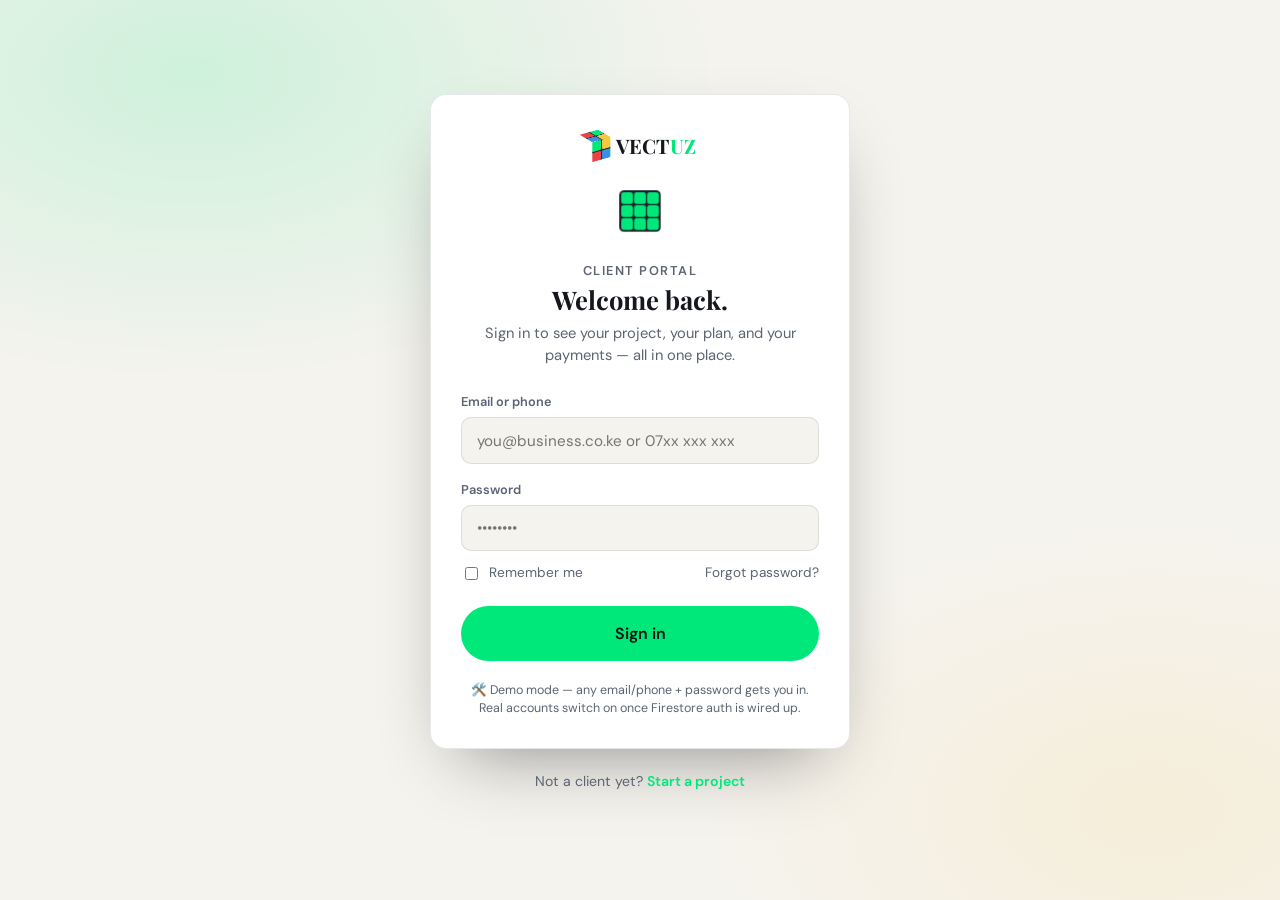
==== commit 6b2a5c0d: "Add files via upload" ====
--- a/portal.html
+++ b/portal.html
@@ -283,6 +283,25 @@
       </div>
     </section>
 
+    <!-- ============ UI STATES — demo preview ============ -->
+    <section id="states" class="portal-states container">
+      <p class="eyebrow reveal">Preview</p>
+      <h2 class="section-title reveal">Every state, animated.</h2>
+      <p class="section-sub reveal">These fire for real once Firestore and Daraja are live — for now, tap any to preview how it looks and moves.</p>
+      <div class="state-trigger-grid reveal">
+        <button class="state-trigger" data-state="loading" type="button">Loading</button>
+        <button class="state-trigger" data-state="empty" type="button">Empty</button>
+        <button class="state-trigger" data-state="error" type="button">Error</button>
+        <button class="state-trigger" data-state="offline" type="button">No internet</button>
+        <button class="state-trigger" data-state="slow" type="button">Slow network</button>
+        <button class="state-trigger" data-state="noResults" type="button">No search results</button>
+        <button class="state-trigger" data-state="denied" type="button">Permission denied</button>
+        <button class="state-trigger" data-state="sessionExpired" type="button">Session expired</button>
+        <button class="state-trigger" data-state="validation" type="button">Form validation</button>
+        <button class="state-trigger" data-state="success" type="button">Success</button>
+      </div>
+    </section>
+
     <!-- ============ SUPPORT ============ -->
     <section id="support" class="portal-support container">
       <p class="eyebrow reveal">Support</p>
@@ -294,6 +313,16 @@
   </main>
 
   <p class="portal-footnote container">Client Portal · demo build — login is a stand-in until Firestore auth and the Daraja API are connected.</p>
+</div>
+
+<!-- ============ STATE OVERLAY (loading / error / offline / etc) ============ -->
+<div class="state-overlay" id="stateOverlay" aria-hidden="true">
+  <div class="state-card" id="stateCard">
+    <span class="state-icon" id="stateIcon">⏳</span>
+    <h3 class="state-title" id="stateTitle">Loading</h3>
+    <p class="state-message" id="stateMessage">One moment…</p>
+    <div class="state-actions" id="stateActions"></div>
+  </div>
 </div>
 
 <!-- ============ EASTER EGG OVERLAYS ============ -->
--- a/portal.css
+++ b/portal.css
@@ -13,11 +13,20 @@
    ========================================================================== */
 .login-screen{
   min-height: 100vh;
+  min-height: 100dvh;
   display:flex; flex-direction:column; align-items:center; justify-content:center;
   padding: 32px 20px;
   position: relative;
   overflow: hidden;
-}
+  transition: opacity .5s ease;
+}
+/* .login-screen{display:flex} and the browser's built-in [hidden]{display:none}
+   are the same specificity, and ours loads later — so it silently won,
+   leaving a full-height invisible flex box sitting above the dashboard
+   whenever JS set the hidden attribute. This makes hidden win for real. */
+.login-screen[hidden]{ display: none !important; }
+.dashboard[hidden]{ display: none !important; }
+.login-screen.is-leaving{ opacity: 0; }
 .login-bg{
   position:absolute; inset:0; z-index:0;
   background:
@@ -200,6 +209,84 @@
 .logout-btn{ padding: .6em 1.2em; font-size: .85rem; }
 
 /* ==========================================================================
+   UI states — demo preview grid + reusable overlay
+   ========================================================================== */
+.portal-states{ padding: 56px 0; border-top: 1px solid var(--border); }
+.state-trigger-grid{
+  margin-top: 26px;
+  display:flex; flex-wrap: wrap; gap: 10px;
+}
+.state-trigger{
+  font-family: inherit; font-size: .82rem; font-weight: 600;
+  padding: .65em 1.1em;
+  border-radius: 999px;
+  border: 1px solid var(--border);
+  background: var(--card);
+  color: var(--text);
+  cursor: pointer;
+  transition: border-color .3s var(--spring), transform .3s var(--spring);
+}
+.state-trigger:hover{ border-color: var(--green); transform: translate3d(0,-2px,0); }
+
+.state-overlay{
+  position: fixed; inset:0; z-index: 9300;
+  display:flex; align-items:center; justify-content:center;
+  padding: 20px;
+  background: rgba(4,6,9,.68);
+  backdrop-filter: blur(6px); -webkit-backdrop-filter: blur(6px);
+  opacity: 0; visibility: hidden;
+  transition: opacity .35s var(--spring), visibility .35s var(--spring);
+}
+.state-overlay.open{ opacity: 1; visibility: visible; }
+.state-card{
+  width: 100%; max-width: 340px;
+  background: var(--card); border: 1px solid var(--border); border-radius: var(--radius);
+  padding: 34px 26px 28px;
+  text-align: center;
+  transform: scale(.92);
+  transition: transform .35s var(--spring);
+}
+.state-overlay.open .state-card{ transform: scale(1); }
+.state-card.tone-error{ border-color: color-mix(in srgb, #e84444 45%, var(--border)); }
+.state-card.tone-warn{ border-color: color-mix(in srgb, var(--gold) 45%, var(--border)); }
+.state-card.tone-success{ border-color: color-mix(in srgb, var(--green) 55%, var(--border)); }
+
+.state-icon{
+  display:inline-block; font-size: 2.4rem; line-height:1; margin-bottom: 14px;
+}
+.state-title{ font-family:'Playfair Display', serif; font-size: 1.25rem; margin-bottom: 8px; }
+.state-message{ font-size: .88rem; color: var(--muted); margin: 0 0 18px; }
+.state-actions{ display:flex; gap: 10px; justify-content:center; }
+.state-actions .btn{ padding: .6em 1.2em; font-size: .85rem; }
+
+/* Per-state icon animation — each tone/kind gets a distinct feel rather
+   than one generic pop, so "loading" reads differently from "error". */
+.state-icon.anim-spin{ animation: stSpin 1.1s linear infinite; }
+.state-icon.anim-pulse{ animation: stPulse 1.3s var(--spring) infinite; }
+.state-icon.anim-shake{ animation: stShake .5s var(--spring); }
+.state-icon.anim-pop{ animation: stPop .5s var(--spring); }
+.state-icon.anim-fade{ animation: stFadeIn .5s ease; }
+.state-icon.anim-drift{ animation: stDrift 2.2s ease-in-out infinite; }
+
+@keyframes stSpin{ to{ transform: rotate(360deg); } }
+@keyframes stPulse{ 0%,100%{ transform: scale(1); opacity: 1; } 50%{ transform: scale(1.14); opacity: .75; } }
+@keyframes stShake{
+  0%,100%{ transform: translateX(0); }
+  20%{ transform: translateX(-8px) rotate(-6deg); }
+  40%{ transform: translateX(7px) rotate(5deg); }
+  60%{ transform: translateX(-5px) rotate(-3deg); }
+  80%{ transform: translateX(3px) rotate(2deg); }
+}
+@keyframes stPop{
+  0%{ transform: scale(.3); opacity: 0; }
+  60%{ transform: scale(1.15); opacity: 1; }
+  100%{ transform: scale(1); }
+}
+@keyframes stFadeIn{ from{ opacity: 0; transform: translateY(-6px); } to{ opacity: 1; transform: translateY(0); } }
+@keyframes stDrift{ 0%,100%{ transform: translateY(0) rotate(-4deg); } 50%{ transform: translateY(-6px) rotate(4deg); } }
+
+
+/* ==========================================================================
    Easter egg 1 — typing "mpesa" anywhere triggers a green coin rain
    ========================================================================== */
 .mpesa-rain{
